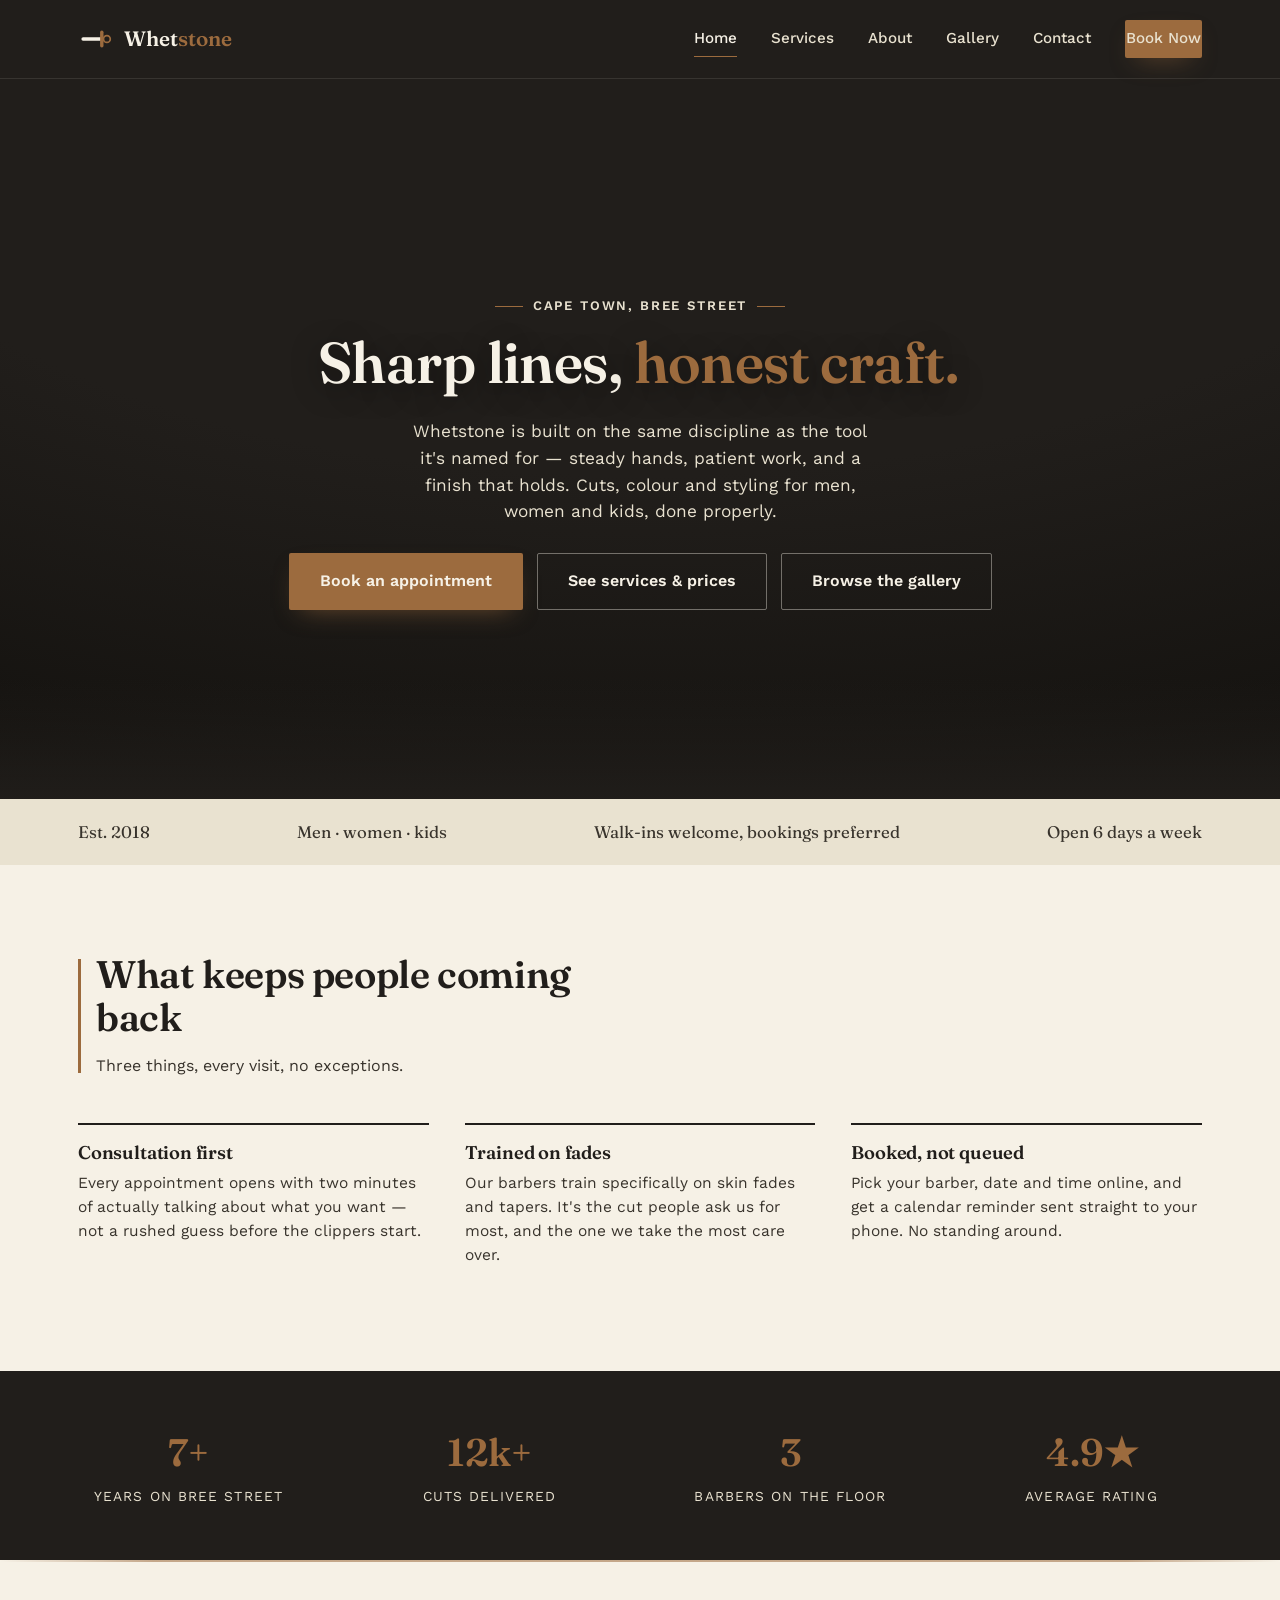
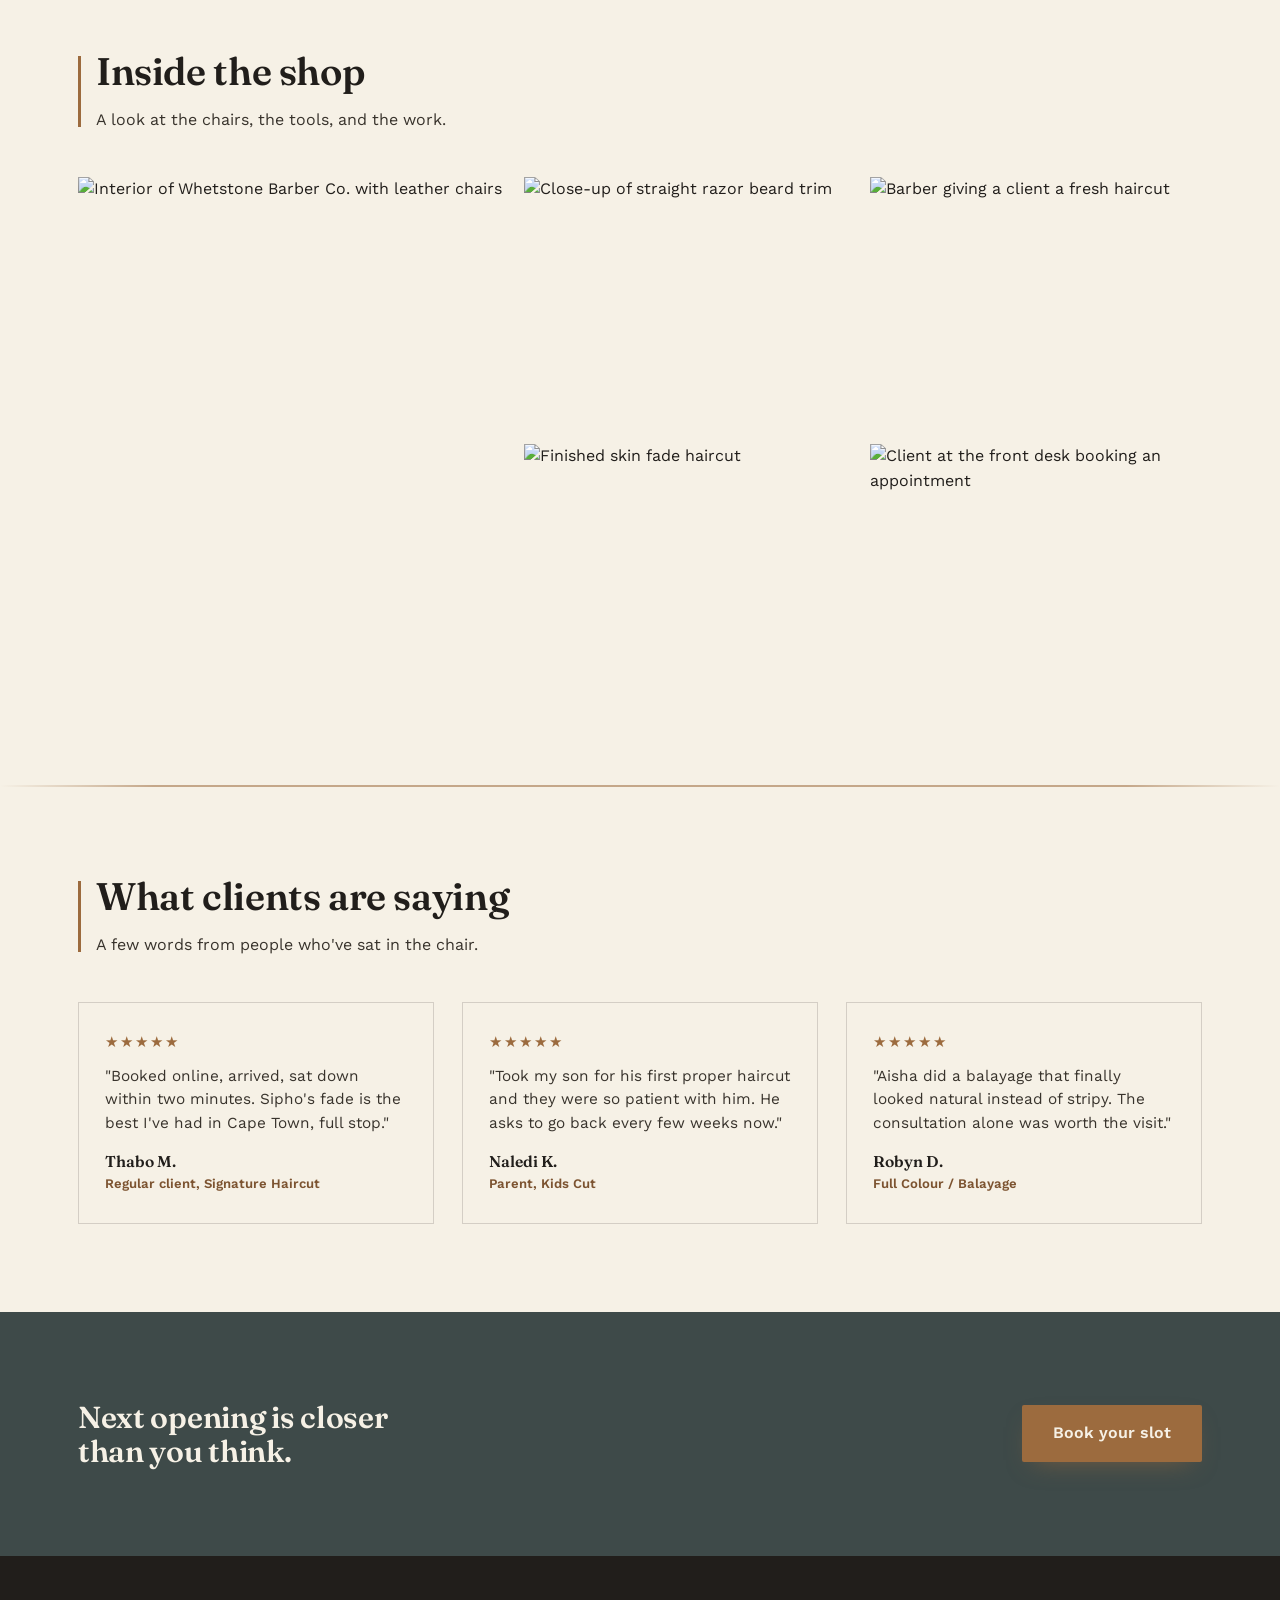
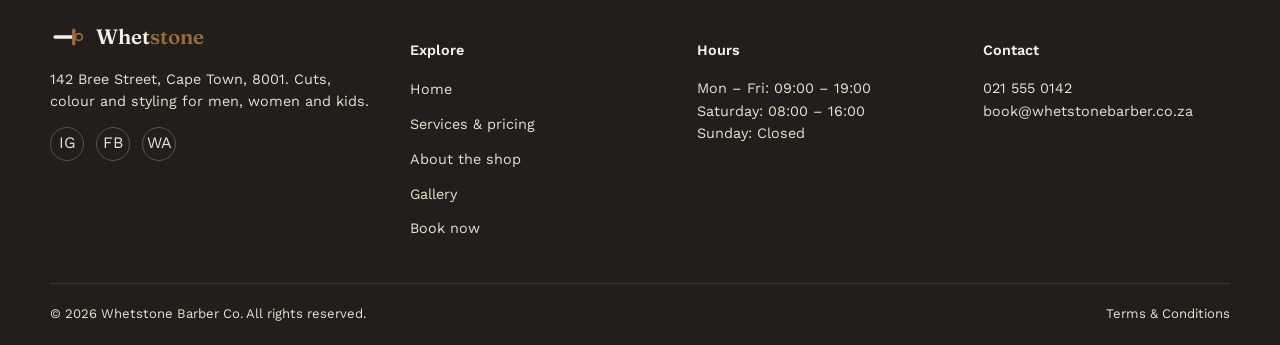
==== index.html @ 6cd9a8a0 "whetstone Barber Co. website" ====
<!DOCTYPE html>
<html lang="en">
<head>
<meta charset="UTF-8">
<meta name="viewport" content="width=device-width, initial-scale=1">
<title>Whetstone Barber Co. — Cape Town Barbershop & Salon</title>
<meta name="description" content="Whetstone Barber Co. is a Cape Town barbershop and salon for men, women and kids — haircuts, fades, colour and hot towel shaves. Book online in under a minute.">
<link rel="preconnect" href="https://fonts.googleapis.com">
<link href="https://fonts.googleapis.com/css2?family=Fraunces:wght@500;600;700&family=Work+Sans:wght@400;500;600&display=swap" rel="stylesheet">
<link rel="stylesheet" href="css/style.css">
</head>
<body>

<div class="preloader" aria-hidden="true">
  <svg class="preloader-mark" viewBox="0 0 40 40" fill="none" xmlns="http://www.w3.org/2000/svg">
    <rect x="4" y="18" width="26" height="4" rx="2" fill="#F6F1E6"/>
    <rect x="26" y="10" width="4" height="20" rx="2" fill="#9C6B3E"/>
    <circle cx="34" cy="20" r="4" stroke="#9C6B3E" stroke-width="2"/>
  </svg>
  <span class="preloader-word">Whetstone</span>
</div>

<header class="site-header">
  <div class="wrap">
    <a href="index.html" class="brand">
      <svg class="brand-mark" viewBox="0 0 40 40" fill="none" xmlns="http://www.w3.org/2000/svg">
        <rect x="4" y="18" width="26" height="4" rx="2" fill="#F6F1E6"/>
        <rect x="26" y="10" width="4" height="20" rx="2" fill="#9C6B3E"/>
        <circle cx="34" cy="20" r="4" stroke="#9C6B3E" stroke-width="2"/>
      </svg>
      <span class="brand-name">Whet<span>stone</span></span>
    </a>
    <nav class="main-nav" id="main-nav">
      <a href="index.html" aria-current="page">Home</a>
      <a href="services.html">Services</a>
      <a href="about.html">About</a>
      <a href="gallery.html">Gallery</a>
      <a href="contact.html">Contact</a>
      <a href="contact.html" class="btn btn-book">Book Now</a>
    </nav>
    <button class="nav-toggle" aria-label="Open menu" aria-expanded="false"><span></span><span></span><span></span></button>
  </div>
</header>

<section class="hero hero-home" style="background-image:url('https://images.unsplash.com/photo-1503951914875-452162b0f3f1?q=80&w=1920&auto=format&fit=crop');">
  <div class="wrap">
    <div class="hero-copy">
      <p class="hero-eyebrow">Cape Town, Bree Street</p>
      <h1>Sharp lines, <span class="type-target">honest craft.</span></h1>
      <p>Whetstone is built on the same discipline as the tool it's named for — steady hands, patient work, and a finish that holds. Cuts, colour and styling for men, women and kids, done properly.</p>
      <div class="hero-actions">
        <a href="contact.html" class="btn btn-book btn-large">Book an appointment</a>
        <a href="services.html" class="btn btn-outline btn-large">See services & prices</a>
        <a href="gallery.html" class="btn btn-outline btn-large">Browse the gallery</a>
      </div>
    </div>
  </div>
</section>

<div class="trust reveal">
  <div class="wrap">
    <span>Est. 2018</span>
    <span>Men · women · kids</span>
    <span>Walk-ins welcome, bookings preferred</span>
    <span>Open 6 days a week</span>
  </div>
</div>

<section class="section">
  <div class="wrap">
    <div class="section-head reveal">
      <h2>What keeps people coming back</h2>
      <p>Three things, every visit, no exceptions.</p>
    </div>
    <div class="feature-grid reveal-stagger reveal">
      <div class="feature reveal-child">
        <h3>Consultation first</h3>
        <p>Every appointment opens with two minutes of actually talking about what you want — not a rushed guess before the clippers start.</p>
      </div>
      <div class="feature reveal-child">
        <h3>Trained on fades</h3>
        <p>Our barbers train specifically on skin fades and tapers. It's the cut people ask us for most, and the one we take the most care over.</p>
      </div>
      <div class="feature reveal-child">
        <h3>Booked, not queued</h3>
        <p>Pick your barber, date and time online, and get a calendar reminder sent straight to your phone. No standing around.</p>
      </div>
    </div>
  </div>
</section>

<div class="stats-strip">
  <div class="wrap stats-grid reveal-stagger reveal">
    <div class="reveal-child">
      <div class="stat-num">7+</div>
      <div class="stat-label">Years on Bree Street</div>
    </div>
    <div class="reveal-child">
      <div class="stat-num">12k+</div>
      <div class="stat-label">Cuts delivered</div>
    </div>
    <div class="reveal-child">
      <div class="stat-num">3</div>
      <div class="stat-label">Barbers on the floor</div>
    </div>
    <div class="reveal-child">
      <div class="stat-num">4.9★</div>
      <div class="stat-label">Average rating</div>
    </div>
  </div>
</div>

<div class="blade-rule"></div>

<section class="section">
  <div class="wrap">
    <div class="section-head reveal">
      <h2>Inside the shop</h2>
      <p>A look at the chairs, the tools, and the work.</p>
    </div>
    <div class="gallery reveal">
      <a href="about.html"><img src="https://images.unsplash.com/photo-1521590832167-7bcbfaa6381f?q=80&w=900&auto=format&fit=crop" alt="Interior of Whetstone Barber Co. with leather chairs"></a>
      <a href="services.html"><img src="https://images.unsplash.com/photo-1599351431202-1e0f0137899a?q=80&w=700&auto=format&fit=crop" alt="Close-up of straight razor beard trim"></a>
      <a href="gallery.html"><img src="https://images.unsplash.com/photo-1634480257305-7f4ca3582e6a?q=80&w=700&auto=format&fit=crop" alt="Barber giving a client a fresh haircut"></a>
      <a href="services.html"><img src="https://images.unsplash.com/photo-1585747860715-2ba37e788b70?q=80&w=700&auto=format&fit=crop" alt="Finished skin fade haircut"></a>
      <a href="contact.html"><img src="https://images.unsplash.com/photo-1512690459411-b9245aed614b?q=80&w=700&auto=format&fit=crop" alt="Client at the front desk booking an appointment"></a>
    </div>
  </div>
</section>

<div class="blade-rule"></div>

<section class="section">
  <div class="wrap">
    <div class="section-head reveal">
      <h2>What clients are saying</h2>
      <p>A few words from people who've sat in the chair.</p>
    </div>
    <div class="testimonial-grid reveal-stagger reveal">
      <div class="testimonial reveal-child">
        <div class="testimonial-stars">★★★★★</div>
        <p>"Booked online, arrived, sat down within two minutes. Sipho's fade is the best I've had in Cape Town, full stop."</p>
        <div class="testimonial-author">Thabo M.</div>
        <div class="testimonial-role">Regular client, Signature Haircut</div>
      </div>
      <div class="testimonial reveal-child">
        <div class="testimonial-stars">★★★★★</div>
        <p>"Took my son for his first proper haircut and they were so patient with him. He asks to go back every few weeks now."</p>
        <div class="testimonial-author">Naledi K.</div>
        <div class="testimonial-role">Parent, Kids Cut</div>
      </div>
      <div class="testimonial reveal-child">
        <div class="testimonial-stars">★★★★★</div>
        <p>"Aisha did a balayage that finally looked natural instead of stripy. The consultation alone was worth the visit."</p>
        <div class="testimonial-author">Robyn D.</div>
        <div class="testimonial-role">Full Colour / Balayage</div>
      </div>
    </div>
  </div>
</section>

<section class="cta-band section reveal">
  <div class="wrap">
    <h2>Next opening is closer than you think.</h2>
    <a href="contact.html" class="btn btn-book btn-large">Book your slot</a>
  </div>
</section>

<footer class="site-footer">
  <div class="wrap footer-grid">
    <div>
      <a href="index.html" class="brand" style="margin-bottom:14px;">
        <svg class="brand-mark" viewBox="0 0 40 40" fill="none" xmlns="http://www.w3.org/2000/svg">
          <rect x="4" y="18" width="26" height="4" rx="2" fill="#F6F1E6"/>
          <rect x="26" y="10" width="4" height="20" rx="2" fill="#9C6B3E"/>
          <circle cx="34" cy="20" r="4" stroke="#9C6B3E" stroke-width="2"/>
        </svg>
        <span class="brand-name">Whet<span>stone</span></span>
      </a>
      <p>142 Bree Street, Cape Town, 8001. Cuts, colour and styling for men, women and kids.</p>
      <div class="social-row">
        <a href="https://instagram.com" target="_blank" rel="noopener" aria-label="Instagram">IG</a>
        <a href="https://facebook.com" target="_blank" rel="noopener" aria-label="Facebook">FB</a>
        <a href="https://wa.me/27215550142" target="_blank" rel="noopener" aria-label="WhatsApp">WA</a>
      </div>
    </div>
    <div>
      <h4>Explore</h4>
      <ul class="footer-links">
        <li><a href="index.html">Home</a></li>
        <li><a href="services.html">Services & pricing</a></li>
        <li><a href="about.html">About the shop</a></li>
        <li><a href="gallery.html">Gallery</a></li>
        <li><a href="contact.html">Book now</a></li>
      </ul>
    </div>
    <div>
      <h4>Hours</h4>
      <p>Mon – Fri: 09:00 – 19:00<br>Saturday: 08:00 – 16:00<br>Sunday: Closed</p>
    </div>
    <div>
      <h4>Contact</h4>
      <p>021 555 0142<br>book@whetstonebarber.co.za</p>
    </div>
  </div>
  <div class="wrap footer-bottom">
    <span>© 2026 Whetstone Barber Co. All rights reserved.</span>
    <a href="terms.html">Terms & Conditions</a>
  </div>
</footer>

<div class="popup-overlay" data-popup>
  <div class="popup" role="dialog" aria-modal="true" aria-labelledby="popup-title">
    <button class="popup-close" data-popup-close aria-label="Close">&times;</button>
    <h3 id="popup-title">First time at Whetstone?</h3>
    <p>Take R50 off your first haircut when you book online. Mention this offer when you arrive.</p>
    <span class="popup-code">FIRSTCUT50</span>
    <div style="margin-top:20px;">
      <a href="contact.html" class="btn btn-book">Claim & book</a>
    </div>
  </div>
</div>

<button class="back-to-top" aria-label="Back to top">
  <svg viewBox="0 0 24 24" fill="none" stroke="currentColor" stroke-width="2.4" stroke-linecap="round" stroke-linejoin="round"><path d="M12 19V5"/><path d="M5 12l7-7 7 7"/></svg>
</button>

<script src="js/main.js"></script>
</body>
</html>
---- css/style.css ----
/* ============================================
   WHETSTONE BARBER CO. — Design tokens
   ============================================ */
:root{
  --ink: #211E1B;
  --ink-soft: #38332C;
  --stone: #E9E2D0;
  --stone-dark: #D8CDB0;
  --steel: #5C6B6A;
  --steel-dark: #3E4A49;
  --leather: #9C6B3E;
  --leather-dark: #7C5330;
  --rust: #7A3B2E;
  --cream: #F6F1E6;
  --line: rgba(33,30,27,0.16);

  --font-display: "Fraunces", Georgia, serif;
  --font-body: "Work Sans", -apple-system, Segoe UI, sans-serif;

  --max: 1180px;
}

*{box-sizing:border-box;}
html{scroll-behavior:smooth;}
body{
  margin:0;
  font-family:var(--font-body);
  color:var(--ink);
  background:var(--cream);
  line-height:1.55;
  -webkit-font-smoothing:antialiased;
}
img{max-width:100%;display:block;}
a{color:inherit;text-decoration:none;}
h1,h2,h3{
  font-family:var(--font-display);
  font-weight:600;
  line-height:1.12;
  margin:0 0 .4em;
  letter-spacing:-0.01em;
}
p{margin:0 0 1em;max-width:62ch;}
button{font-family:inherit;cursor:pointer;}
:focus-visible{outline:2px solid var(--leather);outline-offset:3px;}
@media (prefers-reduced-motion: reduce){
  *{animation-duration:.001ms !important;transition-duration:.001ms !important;}
}

.wrap{max-width:var(--max);margin:0 auto;padding:0 28px;}
.section{padding:88px 0;}
@media (max-width:720px){.section{padding:56px 0;}}

/* ---------- Header ---------- */
.site-header{
  position:sticky;top:0;z-index:40;
  background:var(--ink);
  border-bottom:1px solid rgba(246,241,230,0.1);
}
.site-header .wrap{
  display:flex;align-items:center;justify-content:space-between;
  height:78px;
}
.brand{
  display:flex;align-items:center;gap:12px;
  color:var(--cream);
}
.brand-mark{width:34px;height:34px;flex:none;}
.brand-name{
  font-family:var(--font-display);font-size:1.3rem;font-weight:600;
  color:var(--cream);
}
.brand-name span{color:var(--leather);}

.main-nav{display:flex;align-items:center;gap:34px;}
.main-nav a{
  color:var(--stone);font-size:.95rem;font-weight:500;
  padding:6px 0;border-bottom:1px solid transparent;
}
.main-nav a:hover,.main-nav a[aria-current="page"]{border-bottom-color:var(--leather);color:var(--cream);}
.btn{
  display:inline-block;padding:11px 22px;border-radius:2px;
  font-weight:600;font-size:.92rem;border:1px solid transparent;
}
.btn-book{background:var(--leather);color:var(--cream);}
.btn-book:hover{background:var(--leather-dark);}
.btn-outline{background:transparent;color:var(--cream);border-color:rgba(246,241,230,.4);}
.btn-outline:hover{border-color:var(--cream);}
.btn-large{padding:15px 30px;font-size:1rem;}

.nav-toggle{
  display:none;background:none;border:none;padding:6px;
}
.nav-toggle span{display:block;width:24px;height:2px;background:var(--cream);margin:5px 0;}

@media (max-width:880px){
  .main-nav{
    position:fixed;inset:78px 0 0 0;background:var(--ink);
    flex-direction:column;align-items:flex-start;gap:0;
    padding:20px 28px;transform:translateX(100%);
    transition:transform .28s ease;
  }
  .main-nav.open{transform:translateX(0);}
  .main-nav a{width:100%;padding:16px 0;border-bottom:1px solid rgba(246,241,230,.1);}
  .main-nav .btn{margin-top:16px;}
  .nav-toggle{display:block;}
}

/* ---------- Hero ---------- */
.hero{background:var(--ink);color:var(--cream);overflow:hidden;}
.hero .wrap{
  display:grid;grid-template-columns:1fr 1fr;align-items:center;gap:56px;
  padding-top:60px;padding-bottom:0;
}
.hero-copy{padding-bottom:70px;}
.hero-eyebrow{color:var(--leather);font-size:.95rem;margin-bottom:14px;font-weight:600;}
.hero h1{font-size:clamp(2.3rem,4.6vw,3.6rem);color:var(--cream);max-width:11ch;}
.hero p{color:var(--stone);font-size:1.08rem;max-width:42ch;}
.hero-actions{display:flex;gap:14px;margin-top:28px;flex-wrap:wrap;}
.hero-figure{align-self:stretch;position:relative;min-height:420px;}
.hero-figure img{width:100%;height:100%;object-fit:cover;}
@media (max-width:880px){
  .hero .wrap{grid-template-columns:1fr;}
  .hero-figure{min-height:280px;order:-1;}
  .hero-copy{padding-top:36px;padding-bottom:40px;}
}

.blade-rule{
  height:2px;width:100%;margin:0 auto;
  background:linear-gradient(90deg, transparent, var(--leather) 12%, var(--leather) 88%, transparent);
  opacity:.55;
}

/* ---------- Section headings ---------- */
.section-head{max-width:560px;margin-bottom:44px;}
.section-head h2{font-size:clamp(1.8rem,3vw,2.4rem);}
.section-head p{color:var(--ink-soft);}

/* ---------- Trust strip ---------- */
.trust{background:var(--stone);}
.trust .wrap{
  padding:20px 28px;display:flex;justify-content:space-between;flex-wrap:wrap;gap:14px;
  font-family:var(--font-display);font-size:1.05rem;color:var(--ink-soft);
}

/* ---------- Feature grid (home) ---------- */
.feature-grid{display:grid;grid-template-columns:repeat(3,1fr);gap:36px;}
.feature{border-top:2px solid var(--ink);padding-top:18px;}
.feature h3{font-size:1.15rem;}
.feature p{color:var(--ink-soft);font-size:.97rem;}
@media (max-width:820px){.feature-grid{grid-template-columns:1fr;gap:30px;}}

/* ---------- Gallery ---------- */
.gallery{display:grid;grid-template-columns:1.3fr 1fr 1fr;grid-template-rows:1fr 1fr;gap:14px;height:520px;}
.gallery img{width:100%;height:100%;object-fit:cover;}
.gallery a:first-child{grid-row:1 / span 2;}
@media (max-width:820px){.gallery{grid-template-columns:1fr 1fr;height:auto;}
  .gallery a:first-child{grid-row:auto;grid-column:1 / -1;height:220px;}
  .gallery a{height:150px;}
}

/* ---------- CTA band ---------- */
.cta-band{background:var(--steel-dark);color:var(--cream);text-align:left;}
.cta-band .wrap{display:flex;align-items:center;justify-content:space-between;gap:24px;flex-wrap:wrap;}
.cta-band h2{color:var(--cream);margin-bottom:0;font-size:1.9rem;max-width:16ch;}

/* ---------- Services (ledger style) ---------- */
.menu-group{margin-bottom:46px;}
.menu-group h3{
  font-size:1.05rem;text-transform:none;color:var(--leather-dark);
  border-bottom:1px solid var(--line);padding-bottom:10px;margin-bottom:6px;
}
.menu-row{
  display:flex;align-items:baseline;gap:10px;padding:14px 0;
  border-bottom:1px dotted var(--line);
}
.menu-row .name{font-family:var(--font-display);font-size:1.12rem;flex:none;}
.menu-row .desc{color:var(--ink-soft);font-size:.9rem;flex:1;margin:0;}
.menu-row .leader{flex:1;border-bottom:1px dotted var(--line);height:0;margin-bottom:6px;min-width:20px;}
.menu-row .price{font-family:var(--font-display);font-size:1.12rem;flex:none;white-space:nowrap;}
.menu-row .time{color:var(--ink-soft);font-size:.82rem;display:block;}

/* ---------- Barber / about cards ---------- */
.people-grid{display:grid;grid-template-columns:repeat(3,1fr);gap:32px;}
.person{background:var(--stone);}
.person img{aspect-ratio:4/5;object-fit:cover;width:100%;}
.person-body{padding:20px;}
.person-body h3{font-size:1.2rem;margin-bottom:2px;}
.person-role{color:var(--leather-dark);font-weight:600;font-size:.88rem;margin-bottom:10px;}
.person-body p{color:var(--ink-soft);font-size:.93rem;}
@media (max-width:820px){.people-grid{grid-template-columns:1fr;}}

.story{display:grid;grid-template-columns:1fr 1fr;gap:56px;align-items:center;}
.story img{width:100%;aspect-ratio:4/3;object-fit:cover;}
@media (max-width:820px){.story{grid-template-columns:1fr;}}

/* ---------- Contact / booking ---------- */
.contact-layout{display:grid;grid-template-columns:.85fr 1.15fr;gap:56px;align-items:start;}
@media (max-width:900px){.contact-layout{grid-template-columns:1fr;}}
.info-card{background:var(--ink);color:var(--cream);padding:34px;}
.info-card h3{color:var(--cream);font-size:1.1rem;margin-top:22px;}
.info-card h3:first-child{margin-top:0;}
.info-card p{color:var(--stone);font-size:.94rem;margin-bottom:.4em;}
.info-card .map{margin-top:22px;border:1px solid rgba(246,241,230,.15);}
.info-card iframe{width:100%;height:200px;border:0;display:block;filter:grayscale(.3) contrast(1.05);}

.booking-form{background:var(--stone);padding:34px;}
.form-row{display:grid;grid-template-columns:1fr 1fr;gap:16px;margin-bottom:16px;}
@media (max-width:560px){.form-row{grid-template-columns:1fr;}}
.field{display:flex;flex-direction:column;gap:6px;}
.field.full{grid-column:1 / -1;}
.field label{font-size:.85rem;font-weight:600;color:var(--ink-soft);}
.field input,.field select,.field textarea{
  font-family:inherit;font-size:.97rem;padding:11px 12px;
  border:1px solid var(--line);background:var(--cream);color:var(--ink);
}
.field input:focus,.field select:focus,.field textarea:focus{border-color:var(--leather);}
.form-note{font-size:.82rem;color:var(--ink-soft);margin-top:2px;}
.booking-steps{display:flex;gap:6px;margin-bottom:22px;font-size:.82rem;color:var(--ink-soft);flex-wrap:wrap;}
.booking-steps span{background:var(--cream);padding:5px 10px;border:1px solid var(--line);}

.confirm-panel{background:var(--ink);color:var(--cream);padding:30px;margin-top:20px;display:none;}
.confirm-panel.show{display:block;}
.confirm-panel h3{color:var(--cream);}
.confirm-panel dl{display:grid;grid-template-columns:auto 1fr;gap:6px 16px;margin:16px 0;font-size:.94rem;}
.confirm-panel dt{color:var(--stone);}
.confirm-panel dd{margin:0;font-weight:600;}
.cal-actions{display:flex;gap:12px;flex-wrap:wrap;margin-top:18px;}

.form-error{color:#c94b3c;font-size:.85rem;margin-top:4px;display:none;}
.form-error.show{display:block;}

/* ---------- Gallery / catalog ---------- */
.filter-bar{
  display:flex;gap:10px;flex-wrap:wrap;margin-bottom:40px;
  border-bottom:1px solid var(--line);padding-bottom:28px;
}
.filter-btn{
  background:transparent;border:1px solid var(--line);color:var(--ink-soft);
  padding:9px 18px;font-size:.9rem;font-weight:600;font-family:var(--font-body);
}
.filter-btn:hover{border-color:var(--leather);color:var(--ink);}
.filter-btn.active{background:var(--ink);border-color:var(--ink);color:var(--cream);}

.catalog-grid{
  display:grid;grid-template-columns:repeat(3,1fr);gap:26px;
}
@media (max-width:820px){.catalog-grid{grid-template-columns:repeat(2,1fr);}}
@media (max-width:520px){.catalog-grid{grid-template-columns:1fr;}}

.catalog-item{background:var(--stone);}
.catalog-item img{width:100%;aspect-ratio:4/5;object-fit:cover;}
.catalog-item-body{padding:16px 18px;}
.catalog-item-body h3{font-size:1.02rem;margin-bottom:2px;}
.catalog-tag{
  display:inline-block;font-size:.76rem;font-weight:600;color:var(--leather-dark);
  margin-bottom:6px;
}
.catalog-item-body p{font-size:.86rem;color:var(--ink-soft);margin:0;}
.catalog-item[hidden]{display:none;}

/* ---------- Terms ---------- */
.legal h2{font-size:1.3rem;margin-top:1.6em;}
.legal p, .legal li{color:var(--ink-soft);}

/* ---------- Popup ---------- */
.popup-overlay{
  position:fixed;inset:0;background:rgba(33,30,27,.6);
  display:none;align-items:center;justify-content:center;z-index:100;padding:20px;
}
.popup-overlay.show{display:flex;}
.popup{
  background:var(--cream);max-width:420px;width:100%;padding:36px;position:relative;
  border-top:4px solid var(--leather);
}
.popup h3{font-size:1.4rem;}
.popup p{color:var(--ink-soft);font-size:.95rem;}
.popup-close{
  position:absolute;top:14px;right:14px;background:none;border:none;
  font-size:1.3rem;line-height:1;color:var(--ink-soft);padding:4px 8px;
}
.popup-close:hover{color:var(--ink);}
.popup-code{
  display:inline-block;margin-top:10px;padding:8px 14px;background:var(--stone);
  font-family:var(--font-display);letter-spacing:.04em;font-size:1.05rem;
}

/* ============================================
   PREMIUM ENHANCEMENTS
   ============================================ */

/* ---------- Smooth selection & scrollbar ---------- */
::selection{background:var(--leather);color:var(--cream);}
::-webkit-scrollbar{width:11px;}
::-webkit-scrollbar-track{background:var(--stone);}
::-webkit-scrollbar-thumb{background:var(--leather);border:3px solid var(--stone);border-radius:8px;}
::-webkit-scrollbar-thumb:hover{background:var(--leather-dark);}

/* ---------- Preloader ---------- */
.preloader{
  position:fixed;inset:0;z-index:999;
  background:var(--ink);
  display:flex;align-items:center;justify-content:center;flex-direction:column;gap:16px;
  transition:opacity .6s ease, visibility .6s ease;
}
.preloader-mark{width:52px;height:52px;animation:preloader-spin 1.1s linear infinite;}
.preloader-word{
  font-family:var(--font-display);color:var(--cream);letter-spacing:.06em;font-size:1rem;
  opacity:.85;
}
@keyframes preloader-spin{
  0%{transform:rotate(0deg) scale(1);}
  50%{transform:rotate(180deg) scale(1.12);}
  100%{transform:rotate(360deg) scale(1);}
}
.preloader.done{opacity:0;visibility:hidden;pointer-events:none;}
body.preload-lock{overflow:hidden;}

/* ---------- Header shadow on scroll ---------- */
.site-header{transition:box-shadow .3s ease, background .3s ease;}
.site-header.scrolled{box-shadow:0 12px 30px -14px rgba(0,0,0,.55);}

/* ---------- Full-bleed home hero with background image ---------- */
.hero-home{
  position:relative;
  isolation:isolate;
  min-height:min(88vh,720px);
  display:flex;
  align-items:center;
  justify-content:center;
  background-size:cover;
  background-position:center 28%;
  background-attachment:scroll;
  text-align:center;
  overflow:hidden;
}
.hero-home::before{
  content:"";
  position:absolute;inset:0;z-index:0;
  background:
    radial-gradient(120% 100% at 50% 0%, rgba(33,30,27,.35) 0%, rgba(33,30,27,.72) 55%, rgba(20,18,15,.94) 100%);
}
.hero-home::after{
  content:"";
  position:absolute;left:0;right:0;bottom:0;height:120px;z-index:0;
  background:linear-gradient(180deg, transparent, var(--ink));
  opacity:.9;
}
.hero-home .wrap{
  position:relative;z-index:1;
  display:block;
  padding:150px 28px 128px;
}
.hero-home .hero-copy{
  max-width:760px;
  margin:0 auto;
  padding-bottom:0;
}
.hero-home .hero-eyebrow{
  display:inline-flex;align-items:center;gap:10px;
  justify-content:center;width:100%;
  text-transform:uppercase;letter-spacing:.14em;font-size:.82rem;
}
.hero-home .hero-eyebrow::before,.hero-home .hero-eyebrow::after{
  content:"";width:28px;height:1px;background:var(--leather);
}
.hero-home h1{
  max-width:none;
  text-shadow:0 6px 30px rgba(0,0,0,.45);
}
.hero-home p{
  margin-left:auto;margin-right:auto;
  text-align:center;
}
.hero-home .hero-actions{justify-content:center;}
@media (max-width:720px){
  .hero-home .wrap{padding:120px 22px 90px;}
}

/* ---------- Typewriter effect for bold / highlighted words ---------- */
.type-target{
  position:relative;
  display:inline-block;
  border-right:2px solid var(--leather);
  padding-right:2px;
  white-space:pre-wrap;
  color:var(--leather);
}
.type-target.type-done{
  border-right-color:transparent;
  animation:type-cursor-blink 1s step-end 3;
}
@keyframes type-cursor-blink{
  0%,100%{border-right-color:var(--leather);}
  50%{border-right-color:transparent;}
}

/* ---------- Page-heading sections with background image ---------- */
.page-heading{
  position:relative;isolation:isolate;
  background-size:cover;background-position:center;
  overflow:hidden;
}
.page-heading::before{
  content:"";position:absolute;inset:0;z-index:0;
  background:linear-gradient(180deg, rgba(20,18,15,.80) 0%, rgba(20,18,15,.86) 60%, rgba(20,18,15,.95) 100%);
}
.page-heading .wrap{position:relative;z-index:1;}
.page-heading .hero-eyebrow{
  text-transform:uppercase;letter-spacing:.12em;font-size:.82rem;
}

/* ---------- Scroll reveal ---------- */
.reveal{
  opacity:0;
  transform:translateY(28px);
  transition:opacity .7s cubic-bezier(.22,.68,.32,1), transform .7s cubic-bezier(.22,.68,.32,1);
}
.reveal.in-view{opacity:1;transform:translateY(0);}
.reveal-stagger.in-view .reveal-child{opacity:1;transform:translateY(0);}
.reveal-child{
  opacity:0;transform:translateY(24px);
  transition:opacity .6s ease, transform .6s ease;
}
.reveal-stagger .reveal-child:nth-child(1){transition-delay:.05s;}
.reveal-stagger .reveal-child:nth-child(2){transition-delay:.15s;}
.reveal-stagger .reveal-child:nth-child(3){transition-delay:.25s;}
.reveal-stagger .reveal-child:nth-child(4){transition-delay:.35s;}
.reveal-stagger .reveal-child:nth-child(5){transition-delay:.45s;}
.reveal-stagger .reveal-child:nth-child(6){transition-delay:.55s;}

/* ---------- Elevated buttons ---------- */
.btn{
  position:relative;
  transition:transform .25s ease, box-shadow .25s ease, background .25s ease, border-color .25s ease;
}
.btn-book{box-shadow:0 10px 26px -12px rgba(156,107,62,.65);}
.btn-book:hover{transform:translateY(-2px);box-shadow:0 16px 32px -12px rgba(156,107,62,.75);}
.btn-outline:hover{transform:translateY(-2px);}
.btn:active{transform:translateY(0);}

/* ---------- Feature / card polish ---------- */
.feature{transition:transform .3s ease, border-color .3s ease;}
.feature:hover{transform:translateY(-4px);border-top-color:var(--leather);}

.person,.catalog-item{
  transition:transform .35s ease, box-shadow .35s ease;
  box-shadow:0 1px 2px rgba(33,30,27,.06);
}
.person:hover,.catalog-item:hover{
  transform:translateY(-6px);
  box-shadow:0 22px 40px -20px rgba(33,30,27,.35);
}
.person img,.catalog-item img,.gallery img{
  transition:transform .6s cubic-bezier(.22,.68,.32,1), filter .4s ease;
}
.person:hover img,.catalog-item:hover img{transform:scale(1.06);}
.gallery a{overflow:hidden;display:block;}
.gallery a:hover img{transform:scale(1.08);}

.catalog-item{cursor:zoom-in;}

/* ---------- Testimonials ---------- */
.testimonial-grid{display:grid;grid-template-columns:repeat(3,1fr);gap:28px;}
@media (max-width:820px){.testimonial-grid{grid-template-columns:1fr;}}
.testimonial{
  background:var(--cream);border:1px solid var(--line);
  padding:28px 26px;position:relative;
  transition:transform .3s ease, box-shadow .3s ease;
}
.testimonial:hover{transform:translateY(-4px);box-shadow:0 22px 40px -22px rgba(33,30,27,.3);}
.testimonial-stars{color:var(--leather);letter-spacing:2px;margin-bottom:10px;font-size:.95rem;}
.testimonial p{color:var(--ink-soft);font-size:.96rem;margin-bottom:14px;}
.testimonial-author{font-family:var(--font-display);font-weight:600;font-size:.98rem;}
.testimonial-role{color:var(--leather-dark);font-size:.82rem;font-weight:600;}

/* ---------- Stats strip ---------- */
.stats-strip{background:var(--ink);color:var(--cream);}
.stats-grid{display:grid;grid-template-columns:repeat(4,1fr);gap:24px;padding:52px 0;text-align:center;}
@media (max-width:720px){.stats-grid{grid-template-columns:1fr 1fr;}}
.stat-num{font-family:var(--font-display);font-size:clamp(1.8rem,3vw,2.5rem);color:var(--leather);font-weight:600;}
.stat-label{color:var(--stone);font-size:.86rem;text-transform:uppercase;letter-spacing:.08em;margin-top:4px;}

/* ---------- Back to top ---------- */
.back-to-top{
  position:fixed;right:22px;bottom:22px;z-index:60;
  width:46px;height:46px;border-radius:50%;
  background:var(--leather);color:var(--cream);border:none;
  display:flex;align-items:center;justify-content:center;
  box-shadow:0 12px 26px -10px rgba(0,0,0,.45);
  opacity:0;visibility:hidden;transform:translateY(12px);
  transition:opacity .3s ease, transform .3s ease, visibility .3s ease, background .3s ease;
}
.back-to-top.show{opacity:1;visibility:visible;transform:translateY(0);}
.back-to-top:hover{background:var(--leather-dark);}
.back-to-top svg{width:18px;height:18px;}

/* ---------- Lightbox ---------- */
.lightbox-overlay{
  position:fixed;inset:0;background:rgba(15,13,11,.92);
  display:none;align-items:center;justify-content:center;z-index:120;padding:32px;
}
.lightbox-overlay.show{display:flex;}
.lightbox-overlay img{max-width:min(900px,92vw);max-height:86vh;object-fit:contain;box-shadow:0 30px 60px rgba(0,0,0,.5);}
.lightbox-caption{
  position:absolute;bottom:26px;left:0;right:0;text-align:center;color:var(--cream);font-size:.9rem;
}
.lightbox-close{
  position:absolute;top:20px;right:26px;background:none;border:none;color:var(--cream);
  font-size:2rem;line-height:1;cursor:pointer;
}

/* ---------- Section-head accent ---------- */
.section-head{position:relative;padding-left:18px;}
.section-head::before{
  content:"";position:absolute;left:0;top:6px;bottom:6px;width:3px;background:var(--leather);
}

/* ---------- Filter bar polish ---------- */
.filter-btn{transition:transform .2s ease, background .2s ease, border-color .2s ease, color .2s ease;}
.filter-btn:hover{transform:translateY(-2px);}

/* ---------- Reduced motion ---------- */
@media (prefers-reduced-motion: reduce){
  .reveal,.reveal-child{opacity:1 !important;transform:none !important;transition:none !important;}
  .type-target{border-right:none;}
}

/* ---------- Footer ---------- */
.site-footer{background:var(--ink);color:var(--stone);}
.footer-grid{
  display:grid;grid-template-columns:1.3fr 1fr 1fr 1fr;gap:40px;padding:64px 0 32px;
}
@media (max-width:820px){.footer-grid{grid-template-columns:1fr 1fr;}}
.site-footer h4{color:var(--cream);font-size:.9rem;margin-bottom:16px;font-family:var(--font-body);font-weight:600;}
.site-footer p{color:var(--stone);font-size:.9rem;}
.footer-links{list-style:none;margin:0;padding:0;}
.footer-links li{margin-bottom:10px;}
.footer-links a{color:var(--stone);font-size:.9rem;}
.footer-links a:hover{color:var(--leather);}
.social-row{display:flex;gap:12px;margin-top:14px;}
.social-row a{
  width:34px;height:34px;border:1px solid rgba(246,241,230,.25);
  display:flex;align-items:center;justify-content:center;border-radius:50%;
}
.social-row a:hover{border-color:var(--leather);}
.footer-bottom{
  border-top:1px solid rgba(246,241,230,.12);padding:20px 0;
  display:flex;justify-content:space-between;flex-wrap:wrap;gap:10px;font-size:.82rem;color:var(--stone);
}
.footer-bottom a{color:var(--stone);}
.footer-bottom a:hover{color:var(--leather);}
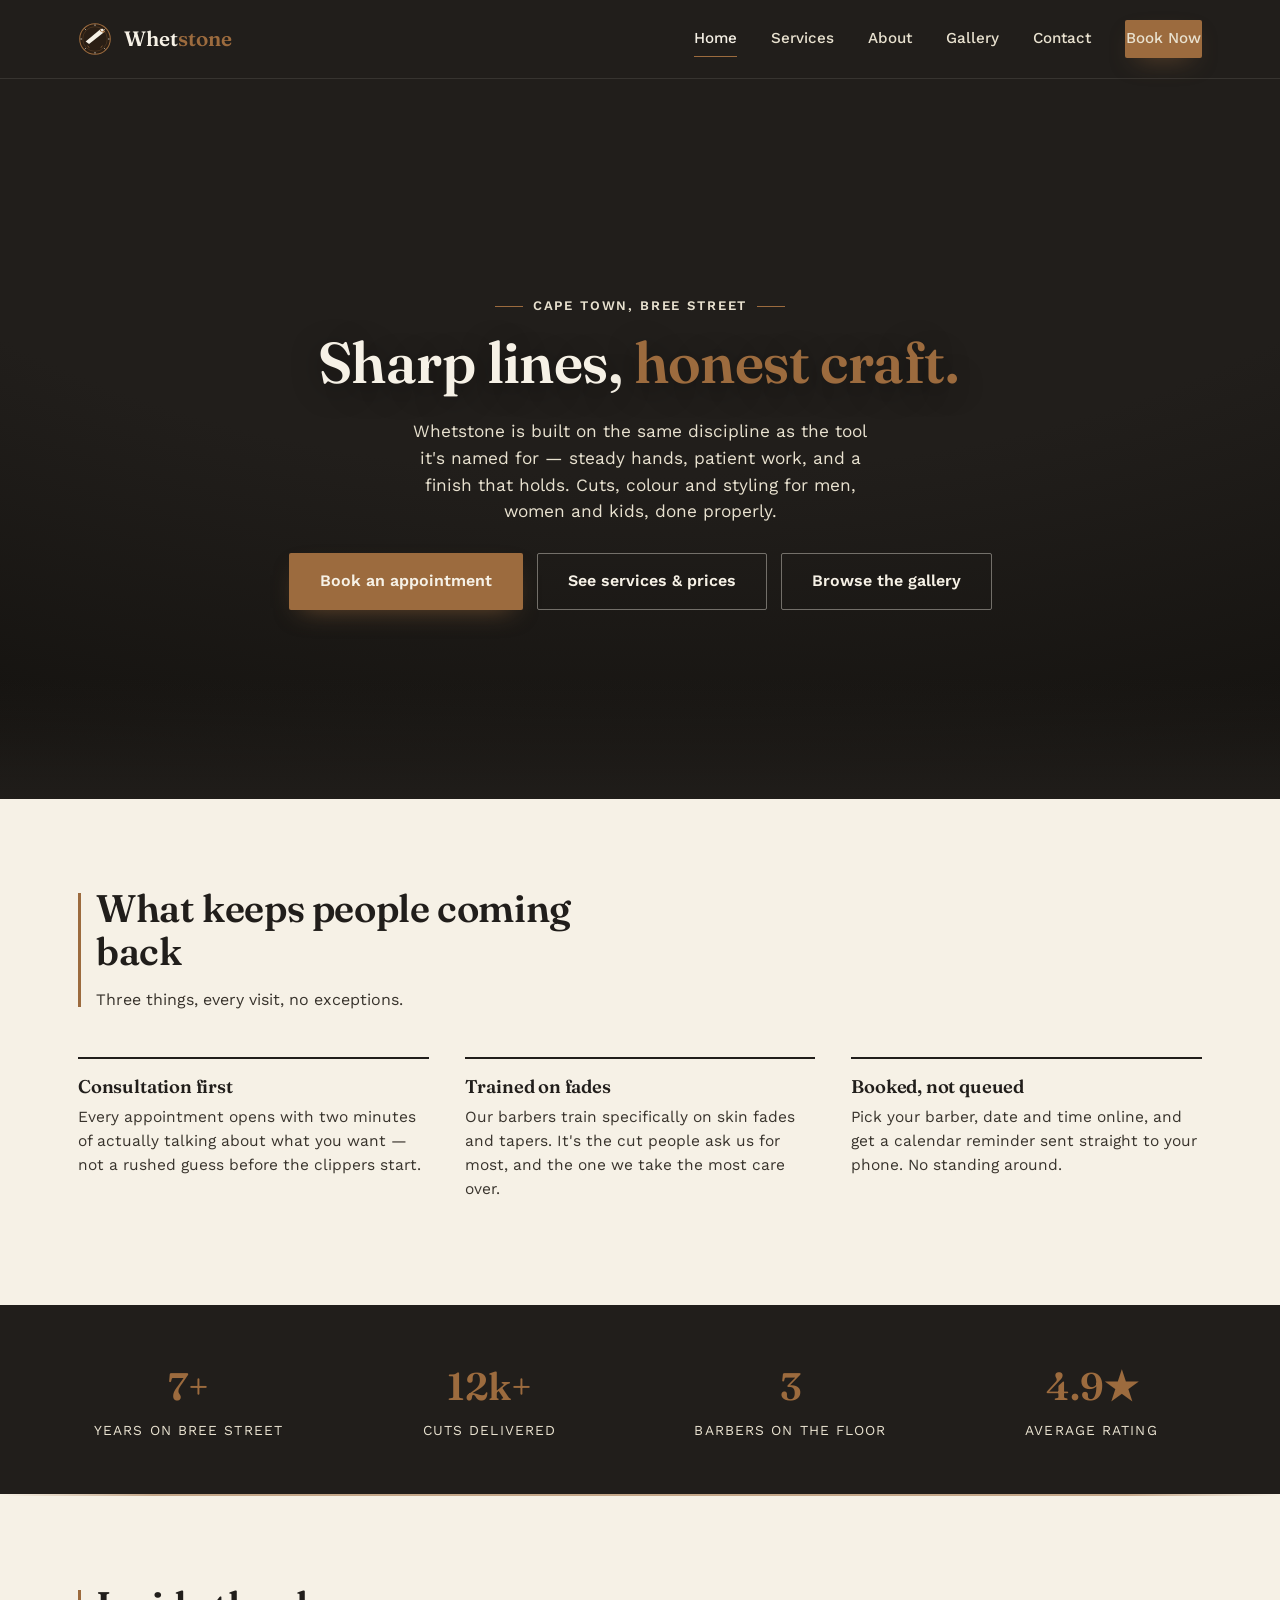
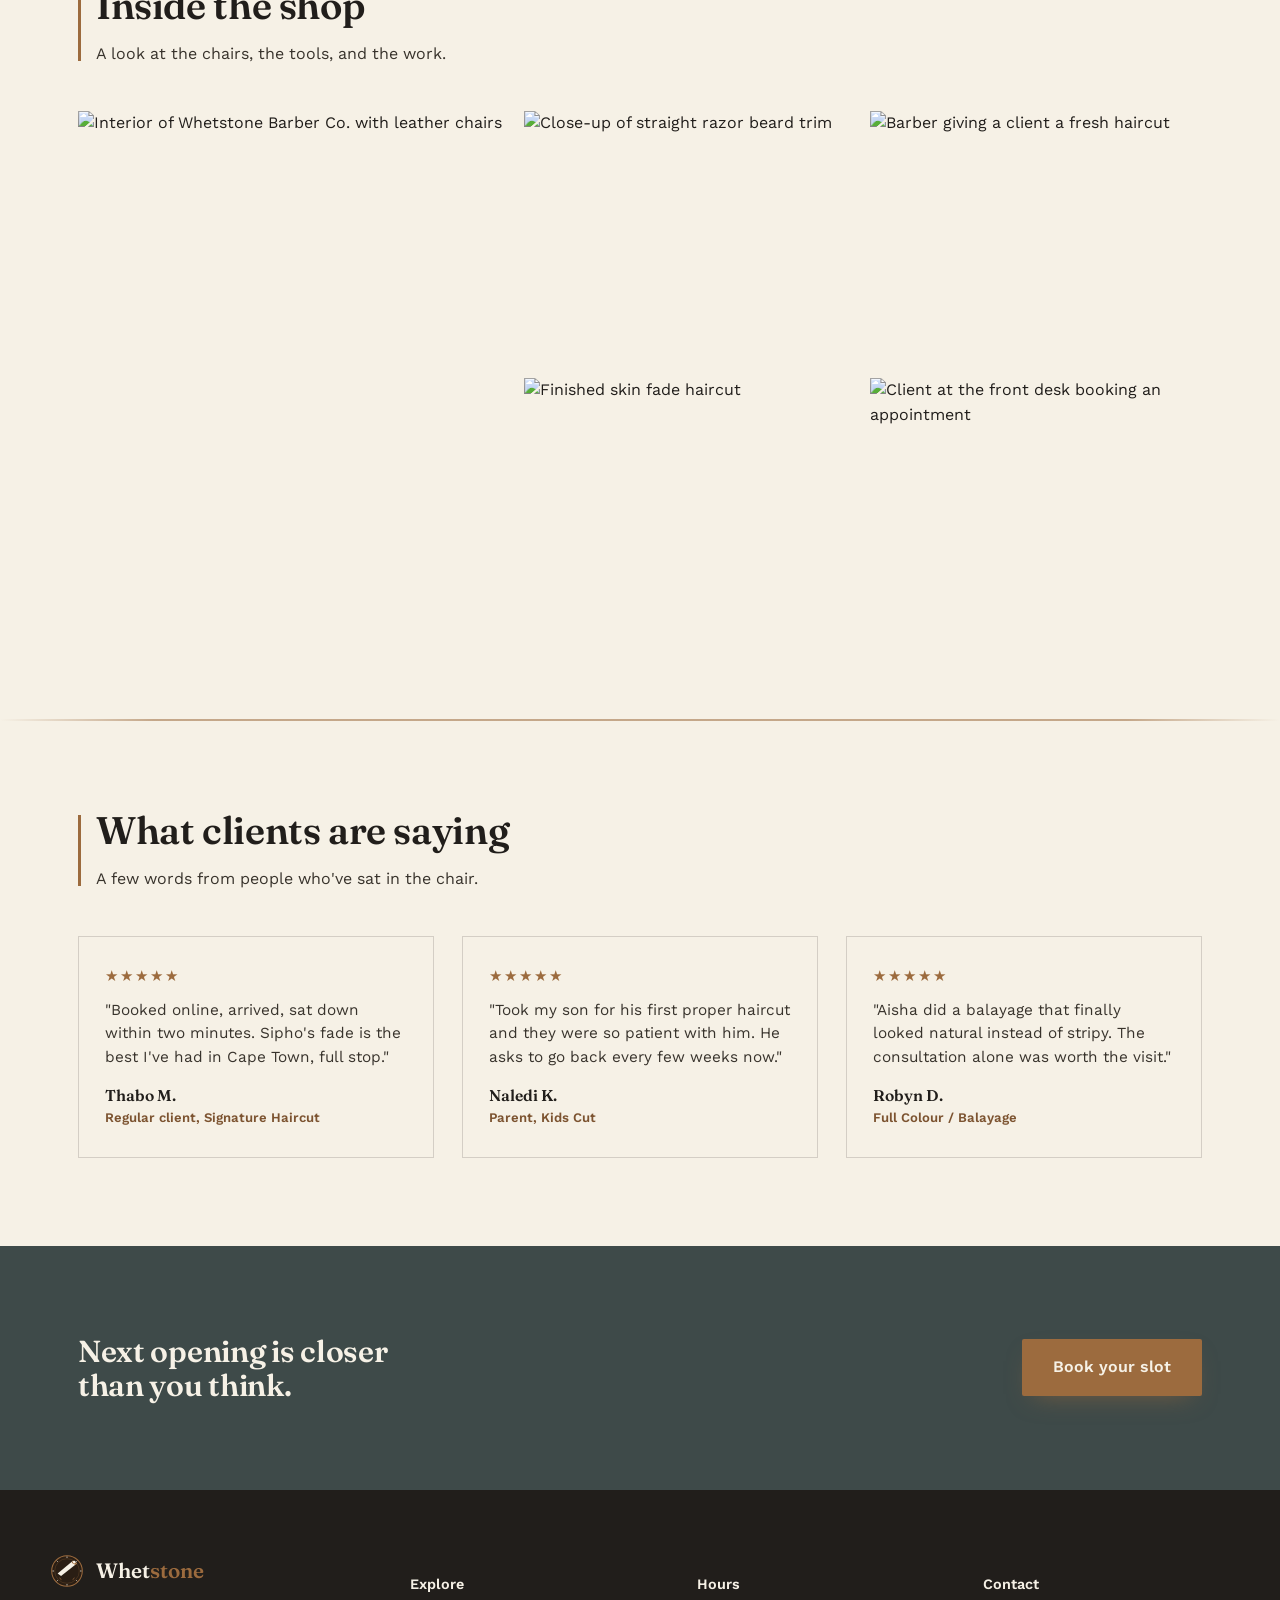
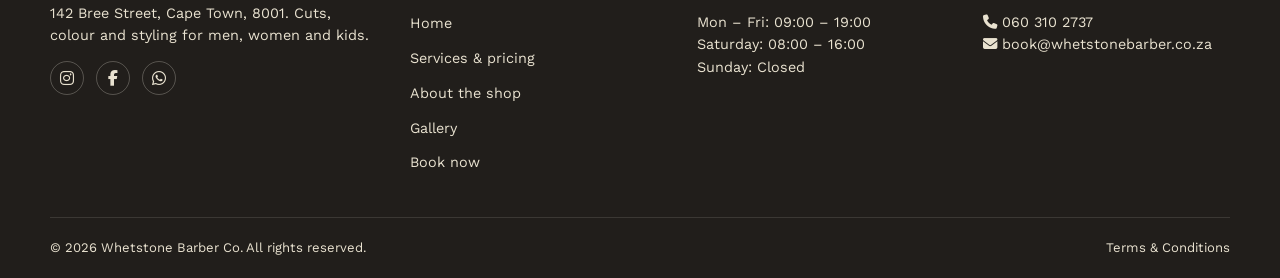
==== commit 4ecfb66f: "made modifications on the logo" ====
--- a/index.html
+++ b/index.html
@@ -6,6 +6,8 @@
 <title>Whetstone Barber Co. — Cape Town Barbershop & Salon</title>
 <meta name="description" content="Whetstone Barber Co. is a Cape Town barbershop and salon for men, women and kids — haircuts, fades, colour and hot towel shaves. Book online in under a minute.">
 <link rel="preconnect" href="https://fonts.googleapis.com">
+<link rel="icon" type="image/svg+xml" href="data:image/svg+xml,%3Csvg xmlns='http://www.w3.org/2000/svg' viewBox='0 0 40 40'%3E%3Ccircle cx='20' cy='20' r='18' fill='%232A1E14'/%3E%3Ccircle cx='20' cy='20' r='18' stroke='%239C6B3E' stroke-width='1.2' fill='none'/%3E%3Ccircle cx='20' cy='20' r='14.5' stroke='%239C6B3E' stroke-width='0.5' opacity='0.6' fill='none'/%3E%3Cpath d='M9 23 L27 8 L32 11 L13 26 Z' fill='%23F6F1E6'/%3E%3Cpath d='M27 8 L32 11 L30 13 L25.5 10.3 Z' fill='%239C6B3E'/%3E%3Ccircle cx='28.5' cy='9.5' r='1.6' fill='%23F6F1E6'/%3E%3Cpath d='M14 31 Q11 30 11 27 Q13 29 14 31 Z' fill='%239C6B3E' opacity='0.85'/%3E%3Cpath d='M26 31 Q29 30 29 27 Q27 29 26 31 Z' fill='%239C6B3E' opacity='0.85'/%3E%3C/svg%3E">
+<link rel="stylesheet" href="https://cdnjs.cloudflare.com/ajax/libs/font-awesome/6.5.1/css/all.min.css">
 <link href="https://fonts.googleapis.com/css2?family=Fraunces:wght@500;600;700&family=Work+Sans:wght@400;500;600&display=swap" rel="stylesheet">
 <link rel="stylesheet" href="css/style.css">
 </head>
@@ -23,13 +25,30 @@
 <header class="site-header">
   <div class="wrap">
     <a href="index.html" class="brand">
-      <svg class="brand-mark" viewBox="0 0 40 40" fill="none" xmlns="http://www.w3.org/2000/svg">
-        <rect x="4" y="18" width="26" height="4" rx="2" fill="#F6F1E6"/>
-        <rect x="26" y="10" width="4" height="20" rx="2" fill="#9C6B3E"/>
-        <circle cx="34" cy="20" r="4" stroke="#9C6B3E" stroke-width="2"/>
-      </svg>
-      <span class="brand-name">Whet<span>stone</span></span>
-    </a>
+  <svg class="brand-mark" viewBox="0 0 40 40" fill="none" xmlns="http://www.w3.org/2000/svg">
+    <!-- Badge base -->
+    <circle cx="20" cy="20" r="18" fill="#2A1E14"/>
+    <circle cx="20" cy="20" r="18" stroke="#9C6B3E" stroke-width="1.2"/>
+    <circle cx="20" cy="20" r="14.5" stroke="#9C6B3E" stroke-width="0.5" opacity="0.6"/>
+    <!-- Clock-style tick marks -->
+    <line x1="20" y1="4.5" x2="20" y2="3" stroke="#F6F1E6" stroke-width="1"/>
+    <line x1="30.96" y1="9.04" x2="32.02" y2="7.98" stroke="#F6F1E6" stroke-width="1"/>
+    <line x1="35.5" y1="20" x2="37" y2="20" stroke="#F6F1E6" stroke-width="1"/>
+    <line x1="30.96" y1="30.96" x2="32.02" y2="32.02" stroke="#F6F1E6" stroke-width="1"/>
+    <line x1="20" y1="35.5" x2="20" y2="37" stroke="#F6F1E6" stroke-width="1"/>
+    <line x1="9.04" y1="30.96" x2="7.98" y2="32.02" stroke="#F6F1E6" stroke-width="1"/>
+    <line x1="4.5" y1="20" x2="3" y2="20" stroke="#F6F1E6" stroke-width="1"/>
+    <line x1="9.04" y1="9.04" x2="7.98" y2="7.98" stroke="#F6F1E6" stroke-width="1"/>
+    <!-- Straight razor, open -->
+    <path d="M9 23 L27 8 L32 11 L13 26 Z" fill="#F6F1E6"/>
+    <path d="M27 8 L32 11 L30 13 L25.5 10.3 Z" fill="#9C6B3E"/>
+    <circle cx="28.5" cy="9.5" r="1.6" fill="#F6F1E6"/>
+    <!-- Laurel flourish -->
+    <path d="M14 31 Q11 30 11 27 Q13 29 14 31 Z" fill="#9C6B3E" opacity="0.85"/>
+    <path d="M26 31 Q29 30 29 27 Q27 29 26 31 Z" fill="#9C6B3E" opacity="0.85"/>
+  </svg>
+  <span class="brand-name">Whet<span>stone</span></span>
+</a>
     <nav class="main-nav" id="main-nav">
       <a href="index.html" aria-current="page">Home</a>
       <a href="services.html">Services</a>
@@ -57,14 +76,7 @@
   </div>
 </section>
 
-<div class="trust reveal">
-  <div class="wrap">
-    <span>Est. 2018</span>
-    <span>Men · women · kids</span>
-    <span>Walk-ins welcome, bookings preferred</span>
-    <span>Open 6 days a week</span>
-  </div>
-</div>
+
 
 <section class="section">
   <div class="wrap">
@@ -171,17 +183,34 @@
     <div>
       <a href="index.html" class="brand" style="margin-bottom:14px;">
         <svg class="brand-mark" viewBox="0 0 40 40" fill="none" xmlns="http://www.w3.org/2000/svg">
-          <rect x="4" y="18" width="26" height="4" rx="2" fill="#F6F1E6"/>
-          <rect x="26" y="10" width="4" height="20" rx="2" fill="#9C6B3E"/>
-          <circle cx="34" cy="20" r="4" stroke="#9C6B3E" stroke-width="2"/>
-        </svg>
+    <!-- Badge base -->
+    <circle cx="20" cy="20" r="18" fill="#2A1E14"/>
+    <circle cx="20" cy="20" r="18" stroke="#9C6B3E" stroke-width="1.2"/>
+    <circle cx="20" cy="20" r="14.5" stroke="#9C6B3E" stroke-width="0.5" opacity="0.6"/>
+    <!-- Clock-style tick marks -->
+    <line x1="20" y1="4.5" x2="20" y2="3" stroke="#F6F1E6" stroke-width="1"/>
+    <line x1="30.96" y1="9.04" x2="32.02" y2="7.98" stroke="#F6F1E6" stroke-width="1"/>
+    <line x1="35.5" y1="20" x2="37" y2="20" stroke="#F6F1E6" stroke-width="1"/>
+    <line x1="30.96" y1="30.96" x2="32.02" y2="32.02" stroke="#F6F1E6" stroke-width="1"/>
+    <line x1="20" y1="35.5" x2="20" y2="37" stroke="#F6F1E6" stroke-width="1"/>
+    <line x1="9.04" y1="30.96" x2="7.98" y2="32.02" stroke="#F6F1E6" stroke-width="1"/>
+    <line x1="4.5" y1="20" x2="3" y2="20" stroke="#F6F1E6" stroke-width="1"/>
+    <line x1="9.04" y1="9.04" x2="7.98" y2="7.98" stroke="#F6F1E6" stroke-width="1"/>
+    <!-- Straight razor, open -->
+    <path d="M9 23 L27 8 L32 11 L13 26 Z" fill="#F6F1E6"/>
+    <path d="M27 8 L32 11 L30 13 L25.5 10.3 Z" fill="#9C6B3E"/>
+    <circle cx="28.5" cy="9.5" r="1.6" fill="#F6F1E6"/>
+    <!-- Laurel flourish -->
+    <path d="M14 31 Q11 30 11 27 Q13 29 14 31 Z" fill="#9C6B3E" opacity="0.85"/>
+    <path d="M26 31 Q29 30 29 27 Q27 29 26 31 Z" fill="#9C6B3E" opacity="0.85"/>
+  </svg>
         <span class="brand-name">Whet<span>stone</span></span>
       </a>
       <p>142 Bree Street, Cape Town, 8001. Cuts, colour and styling for men, women and kids.</p>
       <div class="social-row">
-        <a href="https://instagram.com" target="_blank" rel="noopener" aria-label="Instagram">IG</a>
-        <a href="https://facebook.com" target="_blank" rel="noopener" aria-label="Facebook">FB</a>
-        <a href="https://wa.me/27215550142" target="_blank" rel="noopener" aria-label="WhatsApp">WA</a>
+       <a href="https://instagram.com" target="_blank" rel="noopener" aria-label="Instagram"><i class="fab fa-instagram"></i></a>
+<a href="https://facebook.com" target="_blank" rel="noopener" aria-label="Facebook"><i class="fab fa-facebook-f"></i></a>
+<a href="https://wa.me/27215550142" target="_blank" rel="noopener" aria-label="WhatsApp"><i class="fab fa-whatsapp"></i></a>
       </div>
     </div>
     <div>
@@ -199,9 +228,9 @@
       <p>Mon – Fri: 09:00 – 19:00<br>Saturday: 08:00 – 16:00<br>Sunday: Closed</p>
     </div>
     <div>
-      <h4>Contact</h4>
-      <p>021 555 0142<br>book@whetstonebarber.co.za</p>
-    </div>
+  <h4>Contact</h4>
+  <p><i class="fas fa-phone"></i> <a href="tel:+27603102737">060 310 2737</a><br><i class="fas fa-envelope"></i> <a href="mailto:book@whetstonebarber.co.za">book@whetstonebarber.co.za</a></p>
+</div>
   </div>
   <div class="wrap footer-bottom">
     <span>© 2026 Whetstone Barber Co. All rights reserved.</span>
